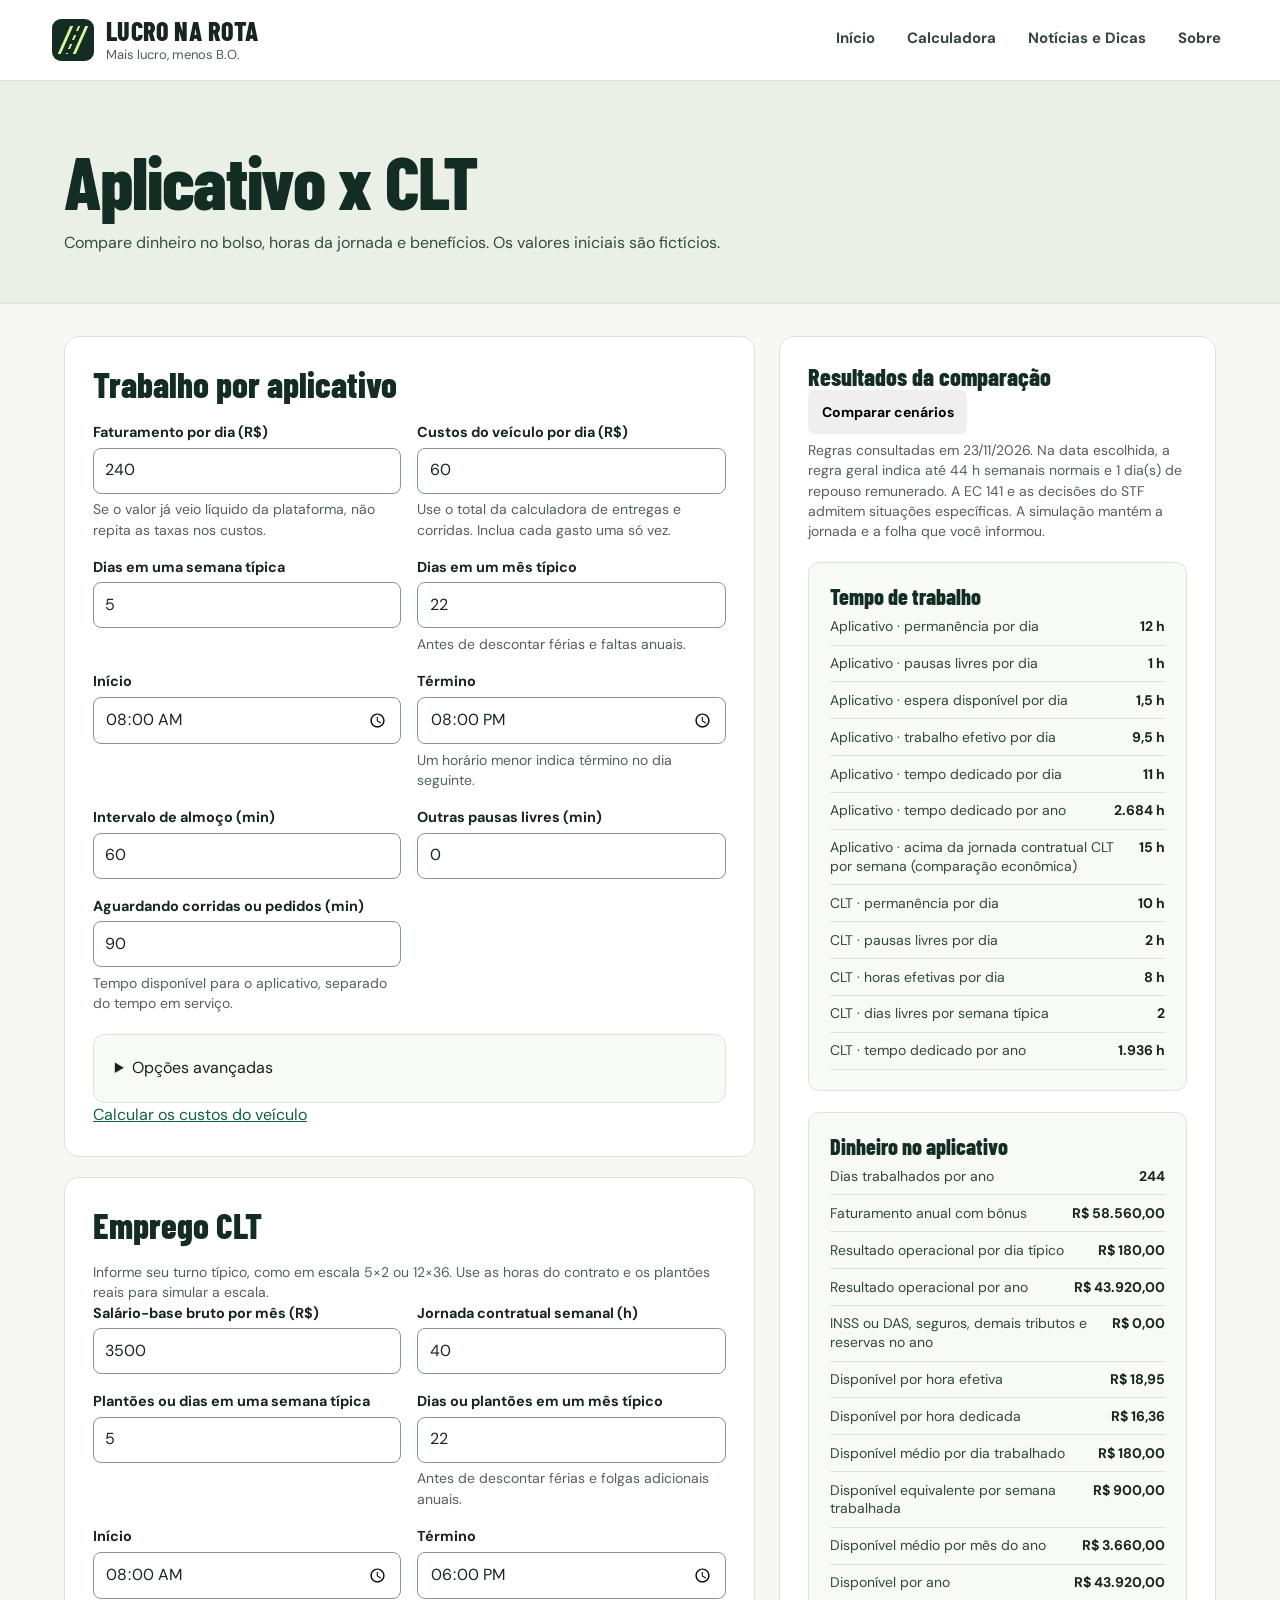
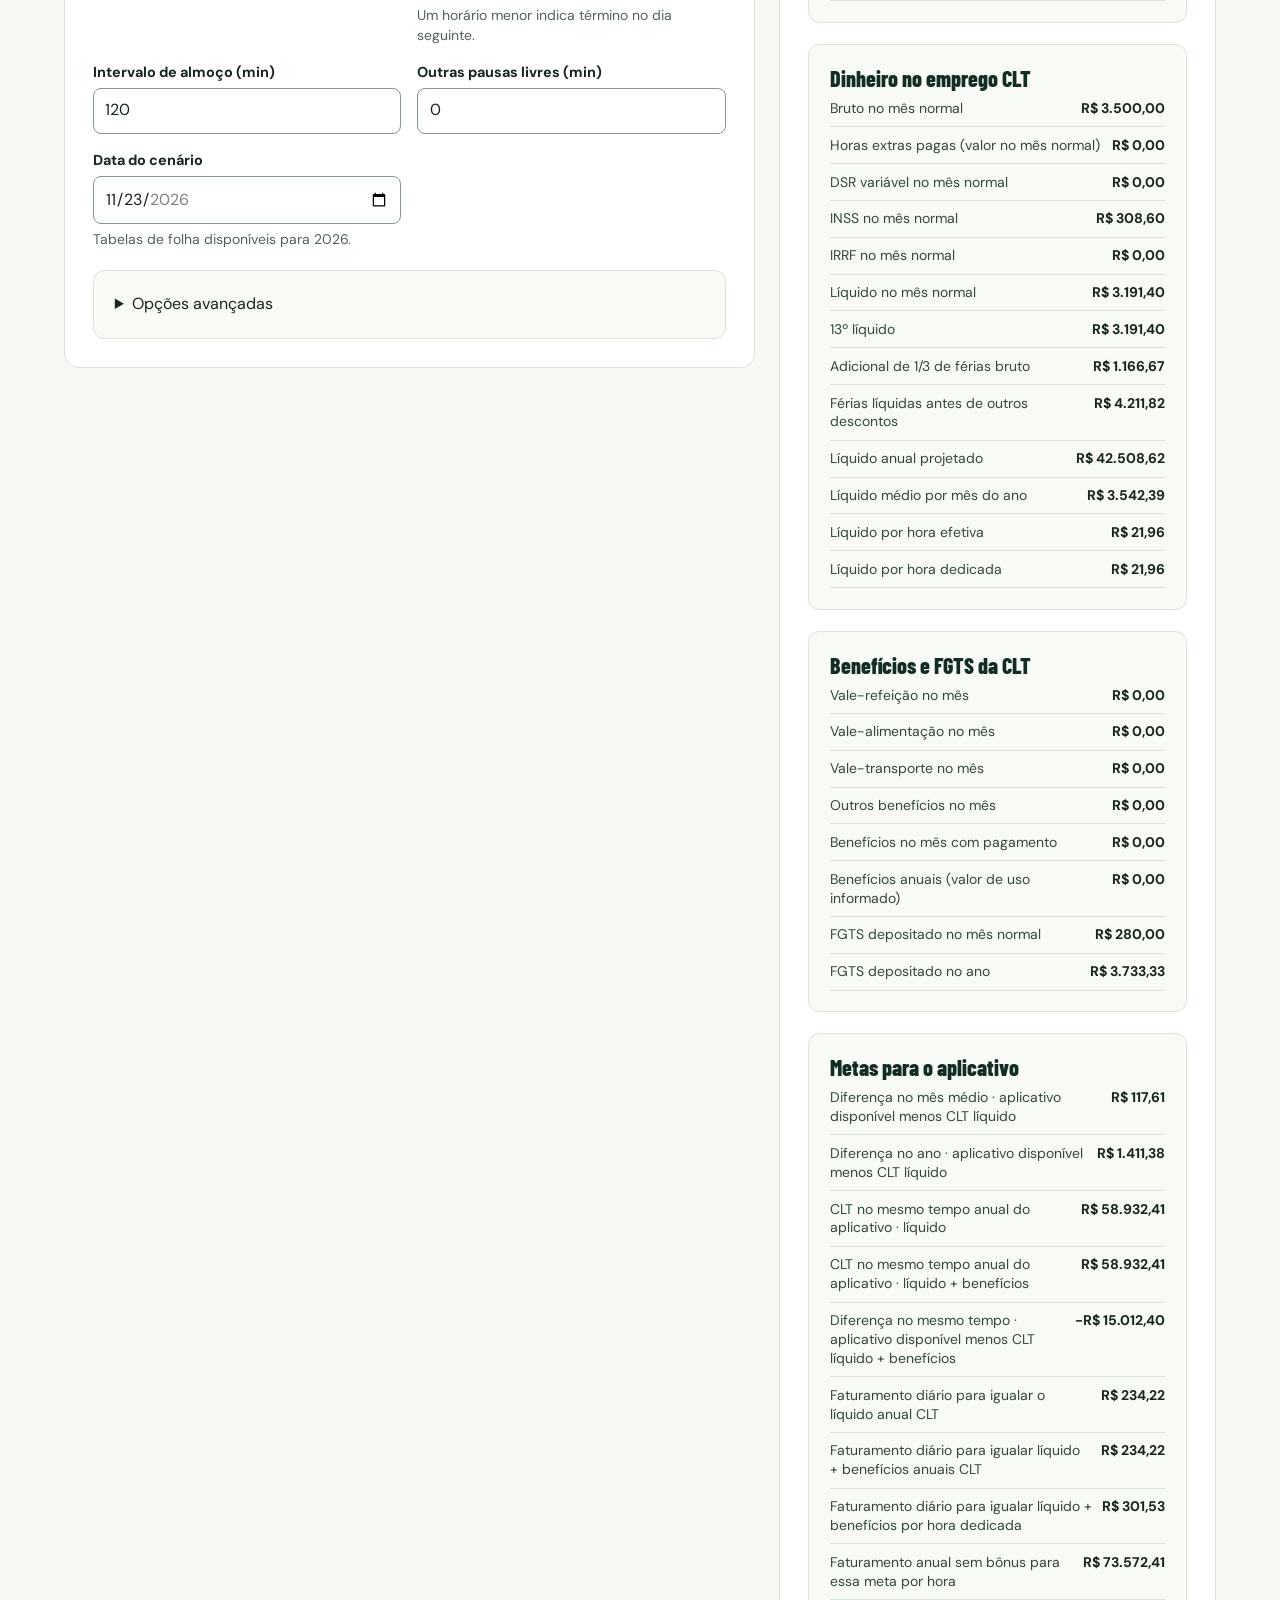
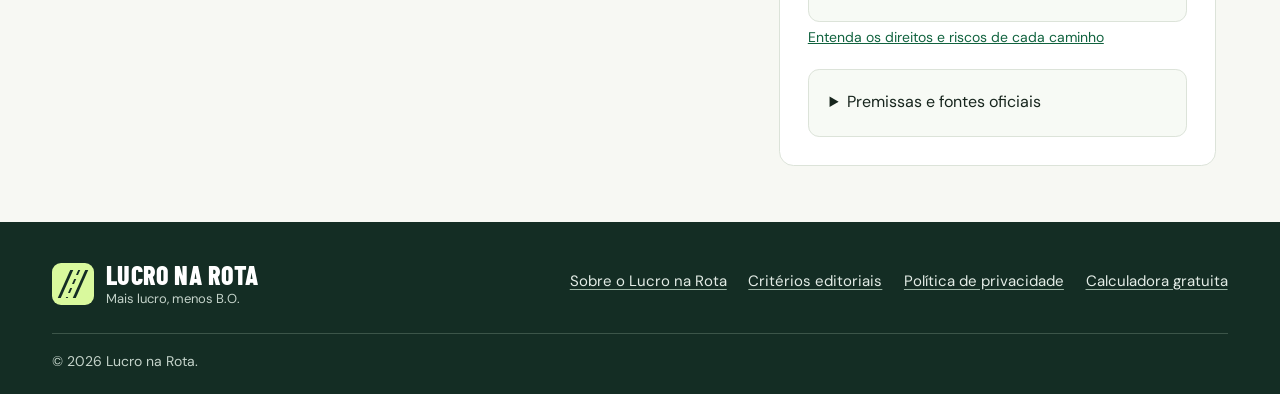
==== aplicativo-x-clt/index.html @ 3a31ca5b "Adiciona comparador Aplicativo x CLT e reportagem ao Lucro na Rota" ====
<!doctype html>
<html lang="pt-BR">
<head>
  <meta charset="utf-8">
  <meta name="viewport" content="width=device-width, initial-scale=1">
  <meta http-equiv="Content-Security-Policy" content="default-src 'self'; connect-src 'none'; object-src 'none'; base-uri 'none'; form-action 'none'">
  <meta name="referrer" content="strict-origin-when-cross-origin">
  <meta name="theme-color" content="#142d24">
  <meta name="description" content="Compare renda líquida, jornada e benefícios no aplicativo e na CLT.">
  <link rel="canonical" href="https://buniorcomj.github.io/calculadora-entregadores/aplicativo-x-clt/">
  <link rel="stylesheet" href="../assets/css/site.css">
  <link rel="stylesheet" href="../assets/css/calculadora.css">
  <script src="../assets/js/site.js" defer></script>
  <script src="../assets/js/comparador-ui.mjs" type="module"></script>
  <title>Aplicativo x CLT | Lucro na Rota</title>
  <link rel="icon" href="../assets/imagens/icone.png" type="image/png">
</head>
<body>
  <a class="skip-link" href="#conteudo">Pular para o conteúdo</a>
  <header class="site-header">
    <div class="header-inner wrap">
      <a class="brand" href="../">
        <span class="brand-mark" aria-hidden="true"></span>
        <span><strong>LUCRO NA ROTA</strong><small>Mais lucro, menos B.O.</small></span>
      </a>
      <button class="menu-toggle" type="button" aria-label="Abrir menu" aria-controls="menu-principal" aria-expanded="false">
        <span class="menu-icon" aria-hidden="true"></span><span class="menu-label">Menu</span>
      </button>
      <nav class="site-nav" id="menu-principal" aria-label="Navegação principal">
        <ul>
          <li><a href="../">Início</a></li>
          <li><a href="../calculadora/">Calculadora</a></li>
          <li><a href="../noticias/">Notícias e Dicas</a></li>
          <li><a href="../sobre/">Sobre</a></li>
        </ul>
      </nav>
    </div>
  </header>
  <main id="conteudo" tabindex="-1" class="calc">
    <header class="calc-intro"><div class="calc-wrap">
      <h1>Aplicativo x CLT</h1>
      <p>Compare dinheiro no bolso, horas da jornada e benefícios. Os valores iniciais são fictícios.</p>
    </div></header>
    <div class="calc-wrap calc-layout">
      <div class="calc-inputs">
        <section class="calc-card" aria-labelledby="titulo-app"><h2 id="titulo-app">Trabalho por aplicativo</h2>
          <div class="calc-grid">
            <div class="calc-field"><label for="receita">Faturamento por dia (R$)</label><input id="receita" type="text" inputmode="decimal" data-min="0" data-max="100000000" aria-describedby="receita-ajuda" value="240" autocomplete="off"><small class="calc-help" id="receita-ajuda">Se o valor já veio líquido da plataforma, não repita as taxas nos custos.</small></div>
            <div class="calc-field"><label for="custo">Custos do veículo por dia (R$)</label><input id="custo" type="text" inputmode="decimal" data-min="0" data-max="100000000" aria-describedby="custo-ajuda" value="60" autocomplete="off"><small class="calc-help" id="custo-ajuda">Use o total da calculadora de entregas e corridas. Inclua cada gasto uma só vez.</small></div>
            <div class="calc-field"><label for="appSemana">Dias em uma semana típica</label><input id="appSemana" type="text" inputmode="numeric" data-min="1" data-max="7" value="5" autocomplete="off"></div>
            <div class="calc-field"><label for="appMes">Dias em um mês típico</label><input id="appMes" type="text" inputmode="numeric" data-min="1" data-max="31" aria-describedby="appMes-ajuda" value="22" autocomplete="off"><small class="calc-help" id="appMes-ajuda">Antes de descontar férias e faltas anuais.</small></div>
            <div class="calc-field"><label for="appInicio">Início</label><input id="appInicio" type="time" value="08:00" autocomplete="off"></div>
            <div class="calc-field"><label for="appFim">Término</label><input id="appFim" type="time" aria-describedby="appFim-ajuda" value="20:00" autocomplete="off"><small class="calc-help" id="appFim-ajuda">Um horário menor indica término no dia seguinte.</small></div>
            <div class="calc-field"><label for="appAlmoco">Intervalo de almoço (min)</label><input id="appAlmoco" type="text" inputmode="numeric" data-min="0" data-max="1439" value="60" autocomplete="off"></div>
            <div class="calc-field"><label for="appPausas">Outras pausas livres (min)</label><input id="appPausas" type="text" inputmode="numeric" data-min="0" data-max="1439" value="0" autocomplete="off"></div>
            <div class="calc-field"><label for="espera">Aguardando corridas ou pedidos (min)</label><input id="espera" type="text" inputmode="numeric" data-min="0" data-max="1439" aria-describedby="espera-ajuda" value="90" autocomplete="off"><small class="calc-help" id="espera-ajuda">Tempo disponível para o aplicativo, separado do tempo em serviço.</small></div>
          </div>
          <details class="calc-costs"><summary>Opções avançadas</summary>          <div class="calc-grid">
            <div class="calc-field"><label for="appFerias">Dias de trabalho perdidos em férias no ano</label><input id="appFerias" type="text" inputmode="numeric" data-min="0" data-max="365" value="20" autocomplete="off"></div>
            <div class="calc-field"><label for="appAusencias">Outros dias de trabalho perdidos no ano</label><input id="appAusencias" type="text" inputmode="numeric" data-min="0" data-max="365" value="0" autocomplete="off"></div>
            <div class="calc-field"><label for="bonus">Bônus no ano (R$)</label><input id="bonus" type="text" inputmode="decimal" data-min="0" data-max="100000000" aria-describedby="bonus-ajuda" value="0" autocomplete="off"><small class="calc-help" id="bonus-ajuda">Só o que ainda não entrou no faturamento.</small></div>
            <div class="calc-field"><label for="previdencia">INSS ou DAS-MEI por mês (R$)</label><input id="previdencia" type="text" inputmode="decimal" data-min="0" data-max="100000000" aria-describedby="previdencia-ajuda" value="0" autocomplete="off"><small class="calc-help" id="previdencia-ajuda">Informe o valor que você paga e evite repetir o DAS em tributos.</small></div>
            <div class="calc-field"><label for="seguro">Seguro por mês (R$)</label><input id="seguro" type="text" inputmode="decimal" data-min="0" data-max="100000000" aria-describedby="seguro-ajuda" value="0" autocomplete="off"><small class="calc-help" id="seguro-ajuda">Informe apenas a parte não incluída nos custos do veículo.</small></div>
            <div class="calc-field"><label for="tributos">Outros tributos por mês (R$)</label><input id="tributos" type="text" inputmode="decimal" data-min="0" data-max="100000000" value="0" autocomplete="off"></div>
            <div class="calc-field"><label for="reserva">Reserva por mês (R$)</label><input id="reserva" type="text" inputmode="decimal" data-min="0" data-max="100000000" aria-describedby="reserva-ajuda" value="0" autocomplete="off"><small class="calc-help" id="reserva-ajuda">Dinheiro separado para imprevistos. Reduz o valor disponível para gastar.</small></div>
          </div>
          </details>
          <p><a href="../calculadora/">Calcular os custos do veículo</a></p>
        </section>
        <section class="calc-card" aria-labelledby="titulo-clt"><h2 id="titulo-clt">Emprego CLT</h2>
          <p class="calc-help">Informe seu turno típico, como em escala 5×2 ou 12×36. Use as horas do contrato e os plantões reais para simular a escala.</p>
          <div class="calc-grid">
            <div class="calc-field"><label for="salario">Salário-base bruto por mês (R$)</label><input id="salario" type="text" inputmode="decimal" data-min="0" data-max="100000000" value="3500" autocomplete="off"></div>
            <div class="calc-field"><label for="contrato">Jornada contratual semanal (h)</label><input id="contrato" type="text" inputmode="decimal" data-min="1" data-max="168" value="40" autocomplete="off"></div>
            <div class="calc-field"><label for="cltSemana">Plantões ou dias em uma semana típica</label><input id="cltSemana" type="text" inputmode="decimal" data-min="0.1" data-max="7" value="5" autocomplete="off"></div>
            <div class="calc-field"><label for="cltMes">Dias ou plantões em um mês típico</label><input id="cltMes" type="text" inputmode="numeric" data-min="1" data-max="31" aria-describedby="cltMes-ajuda" value="22" autocomplete="off"><small class="calc-help" id="cltMes-ajuda">Antes de descontar férias e folgas adicionais anuais.</small></div>
            <div class="calc-field"><label for="cltInicio">Início</label><input id="cltInicio" type="time" value="08:00" autocomplete="off"></div>
            <div class="calc-field"><label for="cltFim">Término</label><input id="cltFim" type="time" aria-describedby="cltFim-ajuda" value="18:00" autocomplete="off"><small class="calc-help" id="cltFim-ajuda">Um horário menor indica término no dia seguinte.</small></div>
            <div class="calc-field"><label for="cltAlmoco">Intervalo de almoço (min)</label><input id="cltAlmoco" type="text" inputmode="numeric" data-min="0" data-max="1439" value="120" autocomplete="off"></div>
            <div class="calc-field"><label for="cltPausas">Outras pausas livres (min)</label><input id="cltPausas" type="text" inputmode="numeric" data-min="0" data-max="1439" value="0" autocomplete="off"></div>
            <div class="calc-field"><label for="data">Data do cenário</label><input id="data" type="date" min="2026-01-01" max="2026-12-31" aria-describedby="data-ajuda" value="2026-11-23" autocomplete="off"><small class="calc-help" id="data-ajuda">Tabelas de folha disponíveis para 2026.</small></div>
          </div>
          <details class="calc-costs"><summary>Opções avançadas</summary><p><label for="calcularDsr"><input type="checkbox" id="calcularDsr" checked> Estimar DSR sobre horas extras pagas</label></p>          <div class="calc-grid">
            <div class="calc-field"><label for="cltFerias">Dias de trabalho substituídos por férias no ano</label><input id="cltFerias" type="text" inputmode="numeric" data-min="0" data-max="365" value="22" autocomplete="off"></div>
            <div class="calc-field"><label for="cltAusencias">Outras folgas e ausências no ano</label><input id="cltAusencias" type="text" inputmode="numeric" data-min="0" data-max="365" aria-describedby="cltAusencias-ajuda" value="0" autocomplete="off"><small class="calc-help" id="cltAusencias-ajuda">Afetam o tempo. Use o cenário de ano completo remunerado.</small></div>
            <div class="calc-field"><label for="extras">Horas extras apuradas no mês</label><input id="extras" type="text" inputmode="decimal" data-min="0" data-max="744" aria-describedby="extras-ajuda" value="0" autocomplete="off"><small class="calc-help" id="extras-ajuda">Use o espelho de ponto ou a folha. A duração do turno, por si só, não determina horas extras.</small></div>
            <div class="calc-field"><label for="compensadas">Horas extras compensadas no mês</label><input id="compensadas" type="text" inputmode="decimal" data-min="0" data-max="744" value="0" autocomplete="off"></div>
            <div class="calc-field"><label for="adicionalExtra">Adicional de hora extra (%)</label><input id="adicionalExtra" type="text" inputmode="decimal" data-min="50" data-max="1000" aria-describedby="adicionalExtra-ajuda" value="50" autocomplete="off"><small class="calc-help" id="adicionalExtra-ajuda">Use o percentual da sua categoria.</small></div>
            <div class="calc-field"><label for="divisor">Divisor da folha (opcional)</label><input id="divisor" type="text" inputmode="decimal" data-min="1" data-max="744" data-opcional aria-describedby="divisor-ajuda" value="" autocomplete="off"><small class="calc-help" id="divisor-ajuda">Vazio usa 5 × jornada semanal como referência. Confira o divisor no contrato ou holerite.</small></div>
            <div class="calc-field"><label for="diasRepouso">Repousos e feriados para DSR no mês</label><input id="diasRepouso" type="text" inputmode="numeric" data-min="0" data-max="31" value="4" autocomplete="off"></div>
            <div class="calc-field"><label for="diasUteis">Dias úteis para DSR no mês</label><input id="diasUteis" type="text" inputmode="numeric" data-min="1" data-max="31" value="26" autocomplete="off"></div>
            <div class="calc-field"><label for="dsr">DSR variável informado no holerite (R$)</label><input id="dsr" type="text" inputmode="decimal" data-min="0" data-max="100000000" aria-describedby="dsr-ajuda" value="0" autocomplete="off"><small class="calc-help" id="dsr-ajuda">Usado quando a estimativa de DSR está desmarcada.</small></div>
            <div class="calc-field"><label for="adicionais">Outros adicionais tributáveis no mês (R$)</label><input id="adicionais" type="text" inputmode="decimal" data-min="0" data-max="100000000" aria-describedby="adicionais-ajuda" value="0" autocomplete="off"><small class="calc-help" id="adicionais-ajuda">Por exemplo, noturno ou periculosidade. Use o valor apurado na folha, sem repetir as horas extras.</small></div>
            <div class="calc-field"><label for="dependentes">Dependentes para IRRF</label><input id="dependentes" type="text" inputmode="numeric" data-min="0" data-max="99" value="0" autocomplete="off"></div>
            <div class="calc-field"><label for="deducoes">Outras deduções legais de IRRF do mês (R$)</label><input id="deducoes" type="text" inputmode="decimal" data-min="0" data-max="100000000" value="0" autocomplete="off"></div>
            <div class="calc-field"><label for="base13">Base bruta do 13º (opcional, R$)</label><input id="base13" type="text" inputmode="decimal" data-min="0" data-max="100000000" data-opcional aria-describedby="base13-ajuda" value="" autocomplete="off"><small class="calc-help" id="base13-ajuda">Vazio usa a remuneração mensal estimada.</small></div>
            <div class="calc-field"><label for="baseFerias">Base bruta de férias antes do terço (opcional, R$)</label><input id="baseFerias" type="text" inputmode="decimal" data-min="0" data-max="100000000" data-opcional aria-describedby="baseFerias-ajuda" value="" autocomplete="off"><small class="calc-help" id="baseFerias-ajuda">Vazio usa a remuneração mensal estimada.</small></div>
            <div class="calc-field"><label for="deducao13">Outras deduções de IRRF do 13º (R$)</label><input id="deducao13" type="text" inputmode="decimal" data-min="0" data-max="100000000" value="0" autocomplete="off"></div>
            <div class="calc-field"><label for="deducaoFerias">Outras deduções de IRRF das férias (R$)</label><input id="deducaoFerias" type="text" inputmode="decimal" data-min="0" data-max="100000000" value="0" autocomplete="off"></div>
            <div class="calc-field"><label for="descontos">Outros descontos no mês normal (R$)</label><input id="descontos" type="text" inputmode="decimal" data-min="0" data-max="100000000" aria-describedby="descontos-ajuda" value="0" autocomplete="off"><small class="calc-help" id="descontos-ajuda">Inclua coparticipações dos benefícios quando houver.</small></div>
            <div class="calc-field"><label for="descontosFerias">Outros descontos no mês de férias (R$)</label><input id="descontosFerias" type="text" inputmode="decimal" data-min="0" data-max="100000000" value="0" autocomplete="off"></div>
            <div class="calc-field"><label for="vr">Vale-refeição mensal (R$)</label><input id="vr" type="text" inputmode="decimal" data-min="0" data-max="100000000" value="0" autocomplete="off"></div>
            <div class="calc-field"><label for="va">Vale-alimentação mensal (R$)</label><input id="va" type="text" inputmode="decimal" data-min="0" data-max="100000000" value="0" autocomplete="off"></div>
            <div class="calc-field"><label for="vt">Vale-transporte mensal (R$)</label><input id="vt" type="text" inputmode="decimal" data-min="0" data-max="100000000" value="0" autocomplete="off"></div>
            <div class="calc-field"><label for="outros">Outros benefícios mensais (R$)</label><input id="outros" type="text" inputmode="decimal" data-min="0" data-max="100000000" value="0" autocomplete="off"></div>
            <div class="calc-field"><label for="mesesBeneficios">Meses com benefícios no ano</label><input id="mesesBeneficios" type="text" inputmode="decimal" data-min="0" data-max="12" aria-describedby="mesesBeneficios-ajuda" value="11" autocomplete="off"><small class="calc-help" id="mesesBeneficios-ajuda">Informe o equivalente anual quando os valores variam.</small></div>
          </div>
          </details>
        </section>
      </div>
      <section class="calc-card" id="simulacao" aria-labelledby="titulo-resultado">
        <h2 id="titulo-resultado">Resultados da comparação</h2>
        <button id="comparar" class="calc-button" type="button">Comparar cenários</button>
        <p id="erro-comparador" class="calc-error" role="alert" hidden></p>
        <div id="resultados" tabindex="-1"></div>
        <p class="calc-help"><a href="../noticias/clt-ou-aplicativo.html">Entenda os direitos e riscos de cada caminho</a></p>
        <details class="calc-costs"><summary>Premissas e fontes oficiais</summary>
          <p>A estimativa de folha é para um empregado mensalista, com um vínculo, 30 dias de férias gozadas e ano completo. Os descontos simulam retenção na fonte. A declaração anual do IR pode gerar restituição ou imposto a pagar.</p>
          <p>Para comparar tempo, usamos as horas dedicadas de cada cenário no ano, com pausas livres descontadas. A projeção supõe ganhos por hora constantes. FGTS fica em conta vinculada, fora das metas de dinheiro disponível.</p>
          <p>Os resultados são calculados no navegador e os dados digitados não são salvos.</p>
          <ul>
            <li><a href="https://www.gov.br/inss/pt-br/direitos-e-deveres/inscricao-e-contribuicao/tabela-de-contribuicao-mensal">INSS — tabela de 2026</a></li>
            <li><a href="https://www.gov.br/receitafederal/pt-br/assuntos/meu-imposto-de-renda/tabelas/2026">Receita Federal — IRRF 2026</a></li>
            <li><a href="https://legis.senado.leg.br/norma/44184944">EC 141/2026</a> e <a href="https://noticias.stf.jus.br/postsnoticias/stf-mantem-regra-de-transicao-para-implementacao-da-jornada-5x2/">cautelares nas ADIs 8.041 e 8.042</a></li>
            <li><a href="https://www.planalto.gov.br/ccivil_03/decreto-lei/del5452.htm">CLT</a> e <a href="https://www.planalto.gov.br/ccivil_03/leis/l8036consol.htm">Lei do FGTS</a></li>
          </ul>
        </details>
      </section>
    </div>
  </main>
  <footer class="site-footer">
    <div class="wrap">
      <div class="footer-inner">
        <a class="brand" href="../">
          <span class="brand-mark" aria-hidden="true"></span>
          <span><strong>LUCRO NA ROTA</strong><small>Mais lucro, menos B.O.</small></span>
        </a>
        <nav class="footer-nav" aria-label="Links do rodapé">
          <ul>
            <li><a href="../sobre/">Sobre o Lucro na Rota</a></li>
            <li><a href="../criterios-editoriais/">Critérios editoriais</a></li>
            <li><a href="../privacidade/">Política de privacidade</a></li>
            <li><a href="../calculadora/">Calculadora gratuita</a></li>
          </ul>
        </nav>
      </div>
      <p class="footer-legal">© 2026 Lucro na Rota.</p>
    </div>
  </footer>
</body>
</html>
---- assets/css/site.css ----
@font-face {
  font-family: 'DM Sans';
  src: url('../fontes/dm-sans-latin.woff2') format('woff2');
  font-style: normal;
  font-weight: 400 700;
  font-display: swap;
}

@font-face {
  font-family: 'Barlow Condensed';
  src: url('../fontes/barlow-condensed-800-latin.woff2') format('woff2');
  font-style: normal;
  font-weight: 800;
  font-display: swap;
}

:root {
  --forest: #142d24;
  --green: #11633f;
  --ink: #17251d;
  --muted: #4d5d53;
  --paper: #f7f8f3;
  --white: #fff;
  --lime: #d9f99d;
  --line: #dbe2d8;
  --font-body: 'DM Sans', system-ui, sans-serif;
  --font-heading: 'Barlow Condensed', 'Arial Narrow', system-ui, sans-serif;
  --wrap: 1180px;
  color-scheme: light;
}

*, *::before, *::after { box-sizing: border-box; }

html { font-size: 100%; }

body {
  min-width: 0;
  margin: 0;
  background: var(--paper);
  color: var(--ink);
  font: 1rem/1.55 var(--font-body);
  overflow-wrap: anywhere;
}

h1, h2, h3 {
  margin: 0;
  font-family: var(--font-heading);
  font-weight: 800;
  line-height: 1.04;
}

p { margin: 0; }

a { color: var(--green); }

img {
  display: block;
  max-width: 100%;
  height: auto;
}

button, input, select, textarea { font: inherit; }

:focus-visible {
  outline: 3px solid #0c7350;
  outline-offset: 4px;
}

.wrap {
  width: min(var(--wrap), calc(100% - 2 * clamp(16px, 4.1vw, 56px)));
  margin-inline: auto;
}

.skip-link {
  position: absolute;
  z-index: 5;
  top: .5rem;
  left: .5rem;
  padding: .625rem 1rem;
  transform: translateY(-150%);
  border-radius: 5px;
  background: var(--lime);
  color: var(--forest);
  font-weight: 700;
}

.skip-link:focus { transform: translateY(0); }

.site-header {
  position: relative;
  z-index: 2;
  border-bottom: 1px solid var(--line);
  background: var(--white);
}

.header-inner {
  display: flex;
  min-height: 80px;
  align-items: center;
  justify-content: space-between;
  gap: 1.25rem;
}

.brand {
  display: inline-flex;
  width: fit-content;
  align-items: center;
  gap: .7rem;
  color: inherit;
  text-decoration: none;
}

.brand-mark {
  position: relative;
  display: inline-block;
  flex: 0 0 42px;
  width: 42px;
  height: 42px;
  overflow: hidden;
  border-radius: 9px;
  background: var(--forest);
}

.brand-mark::before {
  position: absolute;
  inset: 7px 12px;
  border-inline: 3px solid var(--lime);
  content: '';
  transform: skew(-24deg);
}

.brand-mark::after {
  position: absolute;
  inset: 7px 20px;
  background: repeating-linear-gradient(to bottom, var(--lime) 0 5px, transparent 5px 9px);
  content: '';
  transform: skew(-24deg);
}

.brand strong {
  display: block;
  font: 800 1.63rem/.96 var(--font-heading);
  letter-spacing: .017em;
  white-space: nowrap;
}

.brand small {
  display: block;
  margin-top: .3rem;
  color: var(--muted);
  font-size: .8125rem;
  line-height: 1.08;
}

.site-nav ul {
  display: flex;
  flex-wrap: wrap;
  align-items: center;
  gap: .35rem 1.2rem;
  padding: 0;
  margin: 0;
  list-style: none;
}

.site-nav a {
  display: block;
  padding: .67rem .4rem;
  border-bottom: 2px solid transparent;
  color: #35463b;
  font-size: .935rem;
  font-weight: 700;
  text-decoration: none;
}

.site-nav a:hover, .site-nav a[aria-current="page"], .site-nav .nav-section {
  border-color: var(--green);
  color: var(--green);
}

.menu-toggle {
  display: none;
  align-items: center;
  gap: .5rem;
  min-height: 44px;
  padding: .48rem .72rem;
  border: 1px solid var(--line);
  border-radius: 8px;
  background: var(--white);
  color: var(--forest);
  font-weight: 700;
  cursor: pointer;
}

.menu-icon {
  width: .93rem;
  height: .69rem;
  border-block: 2px solid currentColor;
  background: linear-gradient(currentColor, currentColor) center / 100% 2px no-repeat;
}

.button {
  display: inline-flex;
  width: fit-content;
  min-height: 48px;
  align-items: center;
  justify-content: center;
  gap: .65rem;
  padding: .72rem 1.15rem;
  border: 1px solid transparent;
  border-radius: 8px;
  font-size: .9375rem;
  font-weight: 700;
  line-height: 1.2;
  text-align: center;
  text-decoration: none;
}

.button-lime { background: var(--lime); color: var(--forest); }
.button-lime:hover { background: #c8f27f; }
.button-green { background: var(--green); color: var(--white); }
.button-green:hover { background: var(--forest); }

.text-link {
  display: inline-block;
  padding-block: .39rem;
  color: var(--green);
  font-size: .9375rem;
  font-weight: 700;
  text-decoration: underline;
  text-decoration-color: #70a68b;
  text-underline-offset: .3em;
}

.text-link:hover { text-decoration-thickness: 2px; }

.site-footer {
  padding-block: 2.5rem 1.35rem;
  background: var(--forest);
  color: var(--white);
}

.site-footer :focus-visible, .hero :focus-visible { outline-color: var(--lime); }

.site-footer .brand-mark { background: var(--lime); }
.site-footer .brand-mark::before { border-color: var(--forest); }
.site-footer .brand-mark::after {
  background: repeating-linear-gradient(to bottom, var(--forest) 0 5px, transparent 5px 9px);
}

.site-footer .brand small { color: #c4d3ca; }

.footer-inner {
  display: flex;
  align-items: flex-start;
  justify-content: space-between;
  gap: 1.5rem;
}

.footer-nav ul {
  display: flex;
  flex-wrap: wrap;
  gap: .45rem 1.35rem;
  padding: 0;
  margin: 0;
  list-style: none;
}

.footer-nav a {
  display: inline-block;
  padding-block: .48rem;
  color: #e3ece6;
  font-size: .9375rem;
  text-decoration-color: #9bb5a5;
  text-underline-offset: .22em;
}

.footer-nav a:hover { color: var(--lime); }

.footer-legal {
  padding-top: 1.05rem;
  margin-top: 1.7rem;
  border-top: 1px solid #3c5549;
  color: #c4d3ca;
  font-size: .875rem;
}

.home { padding-block: 1.75rem 4rem; }

.hero {
  display: grid;
  grid-template-columns: 1fr 1fr;
  overflow: hidden;
  border-radius: 18px;
  background: var(--forest);
  color: var(--white);
}

.hero-copy {
  position: relative;
  align-self: center;
  padding: clamp(32px, 4.2vw, 64px);
}

.hero-copy h1 {
  max-width: 12ch;
  font-size: clamp(3.05rem, 5.4vw, 5.1rem);
  letter-spacing: -.021em;
  line-height: .94;
}

.hero-copy h1 em {
  color: var(--lime);
  font-style: normal;
}

.hero-copy p {
  max-width: 36ch;
  margin-block: 1.35rem 1.55rem;
  color: #e2ede6;
  font-size: 1.0625rem;
  line-height: 1.55;
}

.hero-image { position: relative; min-height: 100%; }

.hero-image img {
  position: absolute;
  width: 100%;
  height: 100%;
  object-fit: cover;
  object-position: 56% 50%;
}

.calculator-icon {
  display: inline-block;
  flex: 0 0 auto;
  width: 1em;
  height: 1.22em;
  border: max(1.5px, .085em) solid currentColor;
  border-radius: .16em;
  background:
    linear-gradient(currentColor, currentColor) center .19em / .56em .11em no-repeat,
    radial-gradient(circle, currentColor 55%, transparent 58%) .2em .52em / .17em .17em no-repeat,
    radial-gradient(circle, currentColor 55%, transparent 58%) .53em .52em / .17em .17em no-repeat,
    radial-gradient(circle, currentColor 55%, transparent 58%) .2em .79em / .17em .17em no-repeat,
    radial-gradient(circle, currentColor 55%, transparent 58%) .53em .79em / .17em .17em no-repeat;
}

.home-news, .home-tools { margin-top: clamp(2.7rem, 5vw, 4.4rem); }

.section-title {
  display: flex;
  flex-wrap: wrap;
  align-items: end;
  justify-content: space-between;
  gap: .2rem 1rem;
  padding-bottom: .65rem;
  border-bottom: 2px solid var(--line);
  margin-bottom: 1.15rem;
}

.section-title h2, .home-tools > h2 { font-size: clamp(2.15rem, 4.25vw, 3.05rem); }

.section-title h2::before, .home-tools > h2::before {
  display: inline-block;
  width: .27em;
  height: .57em;
  margin-right: .22em;
  border-radius: .05em;
  background: #22935f;
  content: '';
}

.lead-story {
  display: grid;
  grid-template-columns: 44% 1fr;
  overflow: hidden;
  border: 1px solid var(--line);
  border-radius: 14px;
  background: var(--white);
}

.lead-media { position: relative; min-height: 100%; }

.lead-media img {
  position: absolute;
  width: 100%;
  height: 100%;
  object-fit: cover;
  object-position: 50% 56%;
}

.lead-copy {
  align-self: center;
  padding: clamp(24px, 3.2vw, 48px);
}

.category {
  color: var(--green);
  font-size: .8125rem;
  font-weight: 700;
  letter-spacing: .07em;
  text-transform: uppercase;
}

.lead-copy h3 {
  max-width: 25ch;
  margin-block: .5rem .75rem;
  font-size: clamp(1.95rem, 3.45vw, 3.1rem);
}

.lead-copy p:not(.category) {
  max-width: 45ch;
  margin-bottom: .75rem;
  color: var(--muted);
}

.home-tools > h2 { margin-bottom: 1rem; }

.tool-card {
  display: grid;
  grid-template-columns: 1.15fr 1fr;
  align-items: center;
  gap: 1.8rem 2rem;
  padding: clamp(22px, 4vw, 44px);
  border: 1px solid #ccdcbf;
  border-radius: 14px;
  background: #e9f4dd;
}

.tool-intro {
  display: flex;
  align-items: flex-start;
  gap: 1rem;
}

.tool-symbol {
  display: grid;
  flex: 0 0 58px;
  width: 58px;
  aspect-ratio: 1;
  place-items: center;
  border-radius: 12px;
  background: var(--forest);
  color: var(--lime);
  font-size: 1.65rem;
}

.tool-intro h3 { font-size: clamp(1.9rem, 3vw, 2.62rem); }
.tool-intro p { margin-block: .52rem .85rem; color: #3e5346; }

.tool-features {
  display: grid;
  gap: .65rem;
  padding: .12rem 0 .12rem clamp(1.3rem, 3vw, 3rem);
  margin: 0;
  border-left: 1px solid #becfb6;
  list-style: none;
}

.tool-features li {
  display: grid;
  grid-template-columns: 1rem 1fr;
  align-items: baseline;
  gap: .55rem;
}

.tool-features li::before {
  color: var(--green);
  content: '✓';
  font-weight: 700;
}

@media (max-width: 740px) {
  .header-inner { min-height: 69px; flex-wrap: wrap; gap: 0 .75rem; }
  .header-inner > .brand { margin-block: .7rem; }
  .brand-mark { flex-basis: 38px; width: 38px; height: 38px; }
  .brand-mark::before { inset-inline: 10px; }
  .brand-mark::after { inset-inline: 18px; }
  .brand strong { font-size: 1.43rem; }
  .site-nav { flex: 1 0 100%; padding-bottom: .6rem; }
  .site-nav ul { gap: .15rem .7rem; }
  .header-inner.menu-ready .menu-toggle { display: inline-flex; }
  .header-inner.menu-ready .site-nav:not(.is-open) { display: none; }
  .header-inner.menu-ready .site-nav ul { display: grid; grid-template-columns: 1fr 1fr; }

  .home { padding-top: 1rem; padding-bottom: 2.65rem; }
  .hero { grid-template-columns: 1fr; border-radius: 13px; }
  .hero-copy { padding: clamp(22px, 6vw, 42px); }
  .hero-copy h1 { font-size: clamp(2.85rem, 10vw, 4.55rem); }
  .hero-copy p { margin-block: 1rem 1.25rem; font-size: 1rem; }
  .hero-image { aspect-ratio: 1.64; }
  .hero-image img { object-position: 50% 47%; }

  .lead-story, .tool-card { grid-template-columns: 1fr; }
  .lead-media { aspect-ratio: 1.85; }
  .lead-copy { padding: 1.25rem; }
  .tool-card { gap: 1.1rem; }
  .tool-symbol { flex-basis: 42px; width: 42px; border-radius: 8px; font-size: 1.15rem; }
  .tool-features { padding: 1rem 0 0; border-top: 1px solid #becfb6; border-left: 0; }
  .footer-inner { flex-direction: column; gap: .85rem; }
  .footer-nav ul { gap: .1rem 1rem; }
}

@media (max-width: 350px) {
  .hero-copy h1 { font-size: 2.65rem; }
  .section-title h2 { font-size: 2rem; }
  .tool-intro { gap: .7rem; }
}
---- assets/css/calculadora.css ----
.calc {
  --calc-ink: #17251d;
  --calc-muted: #536258;
  --calc-forest: #142d24;
  --calc-green: #115437;
  --calc-line: #dce3d9;
  --calc-surface: #fff;
  --calc-paper: #f7f8f3;
  --calc-lime: #d9f99d;
  background: var(--calc-paper);
  color: var(--calc-ink);
}

.calc [hidden] {
  display: none !important;
}

.calc-wrap {
  width: min(100% - 3rem, 72rem);
  margin-inline: auto;
}

.calc-intro {
  padding: clamp(2rem, 6vw, 3.6rem) 0 clamp(2rem, 5vw, 3rem);
  background: #eaf0e6;
  border-bottom: 1px solid var(--calc-line);
}

.calc-intro h1 {
  color: var(--calc-forest);
  font: 800 clamp(2.5rem, 7vw, 4.6rem)/0.98 var(--font-heading, "Barlow Condensed", system-ui, sans-serif);
  letter-spacing: -.018em;
  margin: .4rem 0 .8rem;
}

.calc-intro p {
  max-width: 43rem;
  color: #364b3e;
  margin: 0;
  line-height: 1.6;
}

.calc-intro .calc-kicker {
  color: var(--calc-green);
  font-size: .875rem;
  font-weight: 800;
  letter-spacing: .075em;
  text-transform: uppercase;
}

.calc-layout {
  display: grid;
  grid-template-columns: minmax(0, 1.58fr) minmax(0, 1fr);
  align-items: start;
  gap: 1.5rem;
  padding-block: 2rem 3.5rem;
}

.calc-inputs {
  display: grid;
  gap: 1.25rem;
}

.calc-card {
  min-width: 0;
  padding: clamp(1.15rem, 3vw, 1.75rem);
  border: 1px solid var(--calc-line);
  border-radius: .9rem;
  background: var(--calc-surface);
}

.calc-card h2,
.calc-card h3 {
  margin: 0;
  color: var(--calc-forest);
}

.calc-inputs h2 {
  font: 750 clamp(1.75rem, 4.4vw, 2.2rem)/1.08 var(--font-heading, "Barlow Condensed", system-ui, sans-serif);
  margin-block-end: 1.15rem;
}

.calc-card h3 {
  font: 750 1.375rem/1.12 var(--font-heading, "Barlow Condensed", system-ui, sans-serif);
}

.calc-grid {
  display: grid;
  grid-template-columns: repeat(2, minmax(0, 1fr));
  align-items: start;
  gap: 1.05rem 1rem;
}

.calc-field,
.calc-storage > div {
  min-width: 0;
}

.calc-grid-day {
  grid-template-columns: repeat(3, minmax(0, 1fr));
}

.calc-field label,
.calc-field-label {
  display: block;
  margin-block-end: .35rem;
  font-size: .9rem;
  font-weight: 750;
  line-height: 1.4;
}

.calc-field .calc-period {
  margin-block-start: .65rem;
}

.calc-help {
  display: block;
  margin: .35rem 0 0;
  font-size: .875rem;
  color: var(--calc-muted);
  line-height: 1.45;
}

.calc-field input,
.calc-field select,
.calc-result-details textarea {
  display: block;
  min-height: 2.875rem;
  width: 100%;
  max-width: 100%;
  padding: .58rem .7rem;
  border: 1px solid #859889;
  border-radius: .5rem;
  color: var(--calc-ink);
  background: var(--calc-surface);
  font: inherit;
}

.calc-field input::placeholder {
  color: #5f7064;
  opacity: 1;
}

.calc-field select {
  appearance: none;
  padding-inline-end: 2.2rem;
  background-image: linear-gradient(45deg, transparent 48%, var(--calc-forest) 48%, var(--calc-forest) 67%, transparent 67%), linear-gradient(-45deg, transparent 48%, var(--calc-forest) 48%, var(--calc-forest) 67%, transparent 67%);
  background-position: right 1rem center, right .7rem center;
  background-size: .42rem .42rem;
  background-repeat: no-repeat;
}

.calc :is(button, a, input, select, textarea, summary):focus-visible {
  outline: 2px solid #0d6541;
  outline-offset: 3px;
}

.calc-ownership {
  padding-block-end: 1.15rem;
  margin-block-end: 1.15rem;
  border-bottom: 1px solid var(--calc-line);
}

.calc-tabs {
  display: grid;
  grid-template-columns: repeat(2, minmax(0, 1fr));
  gap: .25rem;
  max-width: 28rem;
  padding: .25rem;
  border: 1px solid var(--calc-line);
  border-radius: .6rem;
  background: #edf2ea;
}

.calc-tab,
.calc-button {
  display: inline-flex;
  align-items: center;
  justify-content: center;
  min-height: 2.75rem;
  padding: .6rem .8rem;
  border: 1px solid transparent;
  border-radius: .45rem;
  font: inherit;
  font-size: .875rem;
  font-weight: 750;
  line-height: 1.3;
  text-align: center;
  cursor: pointer;
}

.calc-tab {
  background: transparent;
  color: var(--calc-forest);
}

.calc-tab:hover {
  background: #dce9da;
}

.calc-tab[aria-pressed="true"] {
  background: var(--calc-forest);
  color: #fff;
}

.calc-costs {
  margin-block-start: 1.3rem;
  padding: clamp(1rem, 2.4vw, 1.3rem);
  border: 1px solid var(--calc-line);
  border-radius: .7rem;
  background: #f7faf5;
}

.calc-costs > .calc-help {
  margin-block-end: 1rem;
}

.calc-example {
  margin-block-start: 1.2rem;
  padding-block-start: 1rem;
  border-top: 1px solid var(--calc-line);
}

.calc-storage {
  display: flex;
  align-items: flex-start;
  justify-content: space-between;
  flex-wrap: wrap;
  gap: .8rem 1rem;
  margin-block-start: 1.25rem;
  padding-block-start: 1.25rem;
  border-top: 1px solid var(--calc-line);
}

.calc-storage > div {
  flex: 1 1 15rem;
}

.calc-privacy-link,
.calc-jump {
  display: inline-block;
  color: var(--calc-green);
  font-size: .875rem;
  font-weight: 750;
  margin-block-start: .55rem;
  text-decoration: underline;
  text-underline-offset: .18em;
}

.calc-jump {
  display: none;
}

.calc-button-outline {
  background: transparent;
  border-color: #869c89;
  color: var(--calc-green);
}

.calc-button-outline:hover,
.calc-button-outline:active {
  background: #e9f1e5;
  border-color: var(--calc-green);
}

.calc-button-primary {
  width: 100%;
  background: var(--calc-green);
  color: #fff;
}

.calc-button-primary:hover,
.calc-button-primary:active {
  background: var(--calc-forest);
}

.calc-button-primary:disabled {
  background: #e7ede4;
  color: #536258;
  cursor: default;
}

.calc-results {
  padding: 0;
  scroll-margin-top: 6rem;
}

.calc-score {
  padding: 1.35rem clamp(1.15rem, 3vw, 1.65rem);
  border-radius: calc(.9rem - 1px) calc(.9rem - 1px) 0 0;
  background: var(--calc-forest);
  color: #fff;
}

.calc-score h2 {
  display: inline;
  color: #f1f7ef;
  font-size: .9rem;
  line-height: 1.4;
  font-weight: 750;
}

.calc-score .calc-info summary {
  color: #edf7e6;
  border-color: #adc5b2;
}

.calc-score .calc-info summary:hover {
  background: #365241;
}

.calc-score .calc-info summary:focus-visible {
  outline-color: var(--calc-lime);
}

.calc-result {
  display: block;
  margin-block-start: .4rem;
  color: var(--calc-lime);
  font: 800 clamp(2.4rem, 6vw, 3.3rem)/1 var(--font-heading, "Barlow Condensed", system-ui, sans-serif);
  overflow-wrap: anywhere;
}

.calc-result.is-negative {
  color: #ffb7a8;
}

.calc-result-details {
  padding: 1rem clamp(1.15rem, 3vw, 1.65rem) 1.25rem;
}

.calc-error {
  margin: 0 0 .85rem;
  padding: .65rem .75rem;
  border: 1px solid #e1d9bd;
  border-radius: .45rem;
  background: #fffae9;
  color: #654e1a;
  font-size: .875rem;
  line-height: 1.4;
}

.calc-breakdown {
  margin: 0;
}

.calc-row {
  display: grid;
  grid-template-columns: minmax(0, 1fr) minmax(2rem, auto);
  gap: .65rem;
  padding-block: .53rem;
  align-items: baseline;
  border-bottom: 1px solid var(--calc-line);
  font-size: .875rem;
  line-height: 1.35;
}

.calc-row dt {
  color: #33483a;
}

.calc-row dd {
  margin: 0;
  max-width: 13ch;
  color: var(--calc-ink);
  font-weight: 750;
  font-variant-numeric: tabular-nums;
  text-align: right;
  overflow-wrap: anywhere;
}

.calc-row-total dt,
.calc-row-total dd {
  color: var(--calc-green);
  font-weight: 800;
}

.calc-info {
  display: inline;
  vertical-align: middle;
}

.calc-info summary {
  display: inline-grid;
  place-items: center;
  width: 1.5rem;
  height: 1.5rem;
  margin-left: .15rem;
  border: 1px solid #91a497;
  border-radius: 50%;
  color: var(--calc-green);
  font: 750 .83rem/1 var(--font-body, "DM Sans", system-ui, sans-serif);
  cursor: pointer;
  list-style: none;
}

.calc-info summary:hover {
  background: #eaf0e6;
}

.calc-info summary::-webkit-details-marker {
  display: none;
}

.calc-info[open] span {
  display: block;
  margin-top: .3rem;
  padding: .55rem;
  border-left: 2px solid #78a486;
  background: #f1f6ee;
  color: var(--calc-muted);
  font-size: .875rem;
}

.calc-notes {
  margin-block: .85rem 1rem;
  font-size: .875rem;
  line-height: 1.45;
  color: var(--calc-muted);
}

.calc-notes p {
  margin: .45rem 0 0;
}

#statusCopia:empty {
  display: none;
}

.calc-result-details textarea {
  margin-top: .75rem;
  min-height: 9rem;
  resize: vertical;
}

@media (min-width: 60rem) and (min-height: 58rem) {
  .calc-results {
    position: sticky;
    top: 1.25rem;
  }
}

@media (max-width: 55rem) {
  .calc-layout {
    grid-template-columns: minmax(0, 1fr);
  }

  .calc-jump {
    display: inline-block;
    min-height: 2.75rem;
    padding-block: .6rem;
  }
}

@media (max-width: 31rem) {
  .calc-wrap {
    width: min(100% - 2rem, 72rem);
  }

  .calc-layout {
    padding-block-start: 1rem;
  }

  .calc-grid {
    grid-template-columns: minmax(0, 1fr);
  }

  .calc-storage button {
    width: 100%;
  }
}
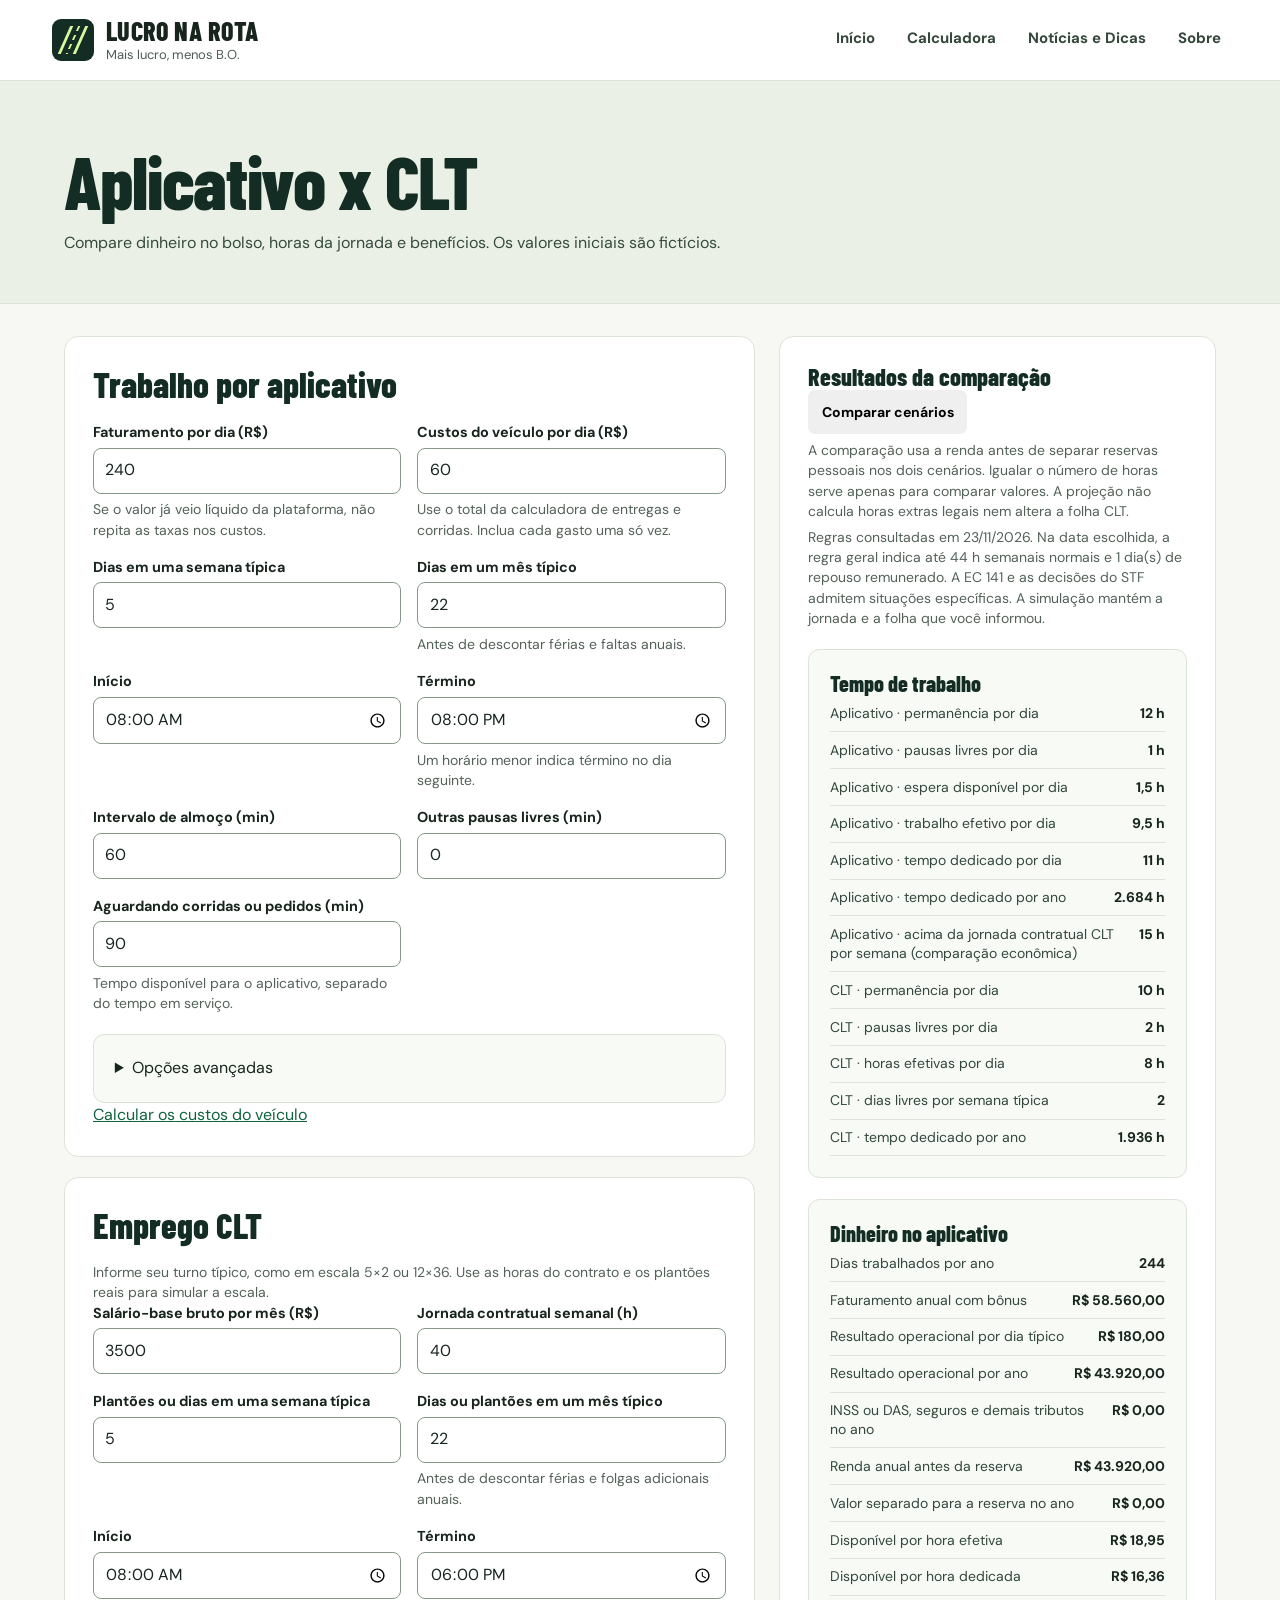
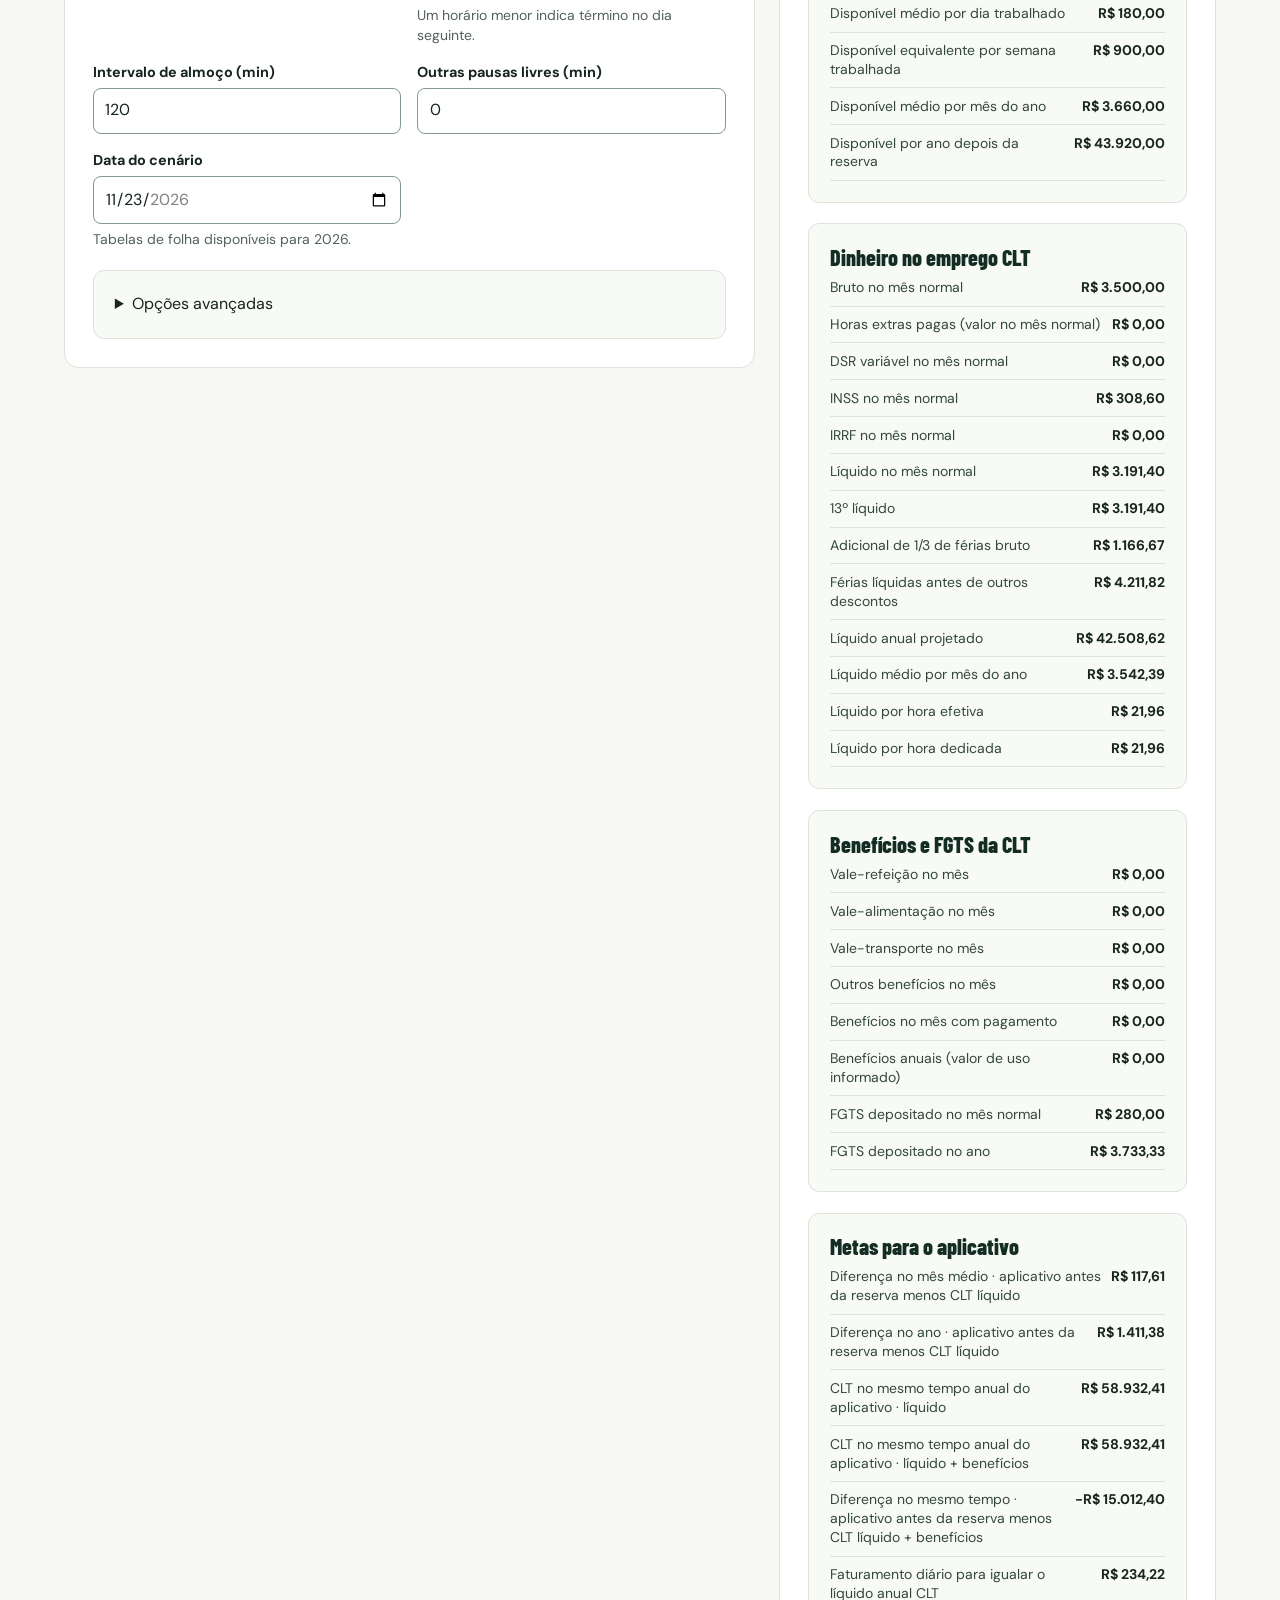
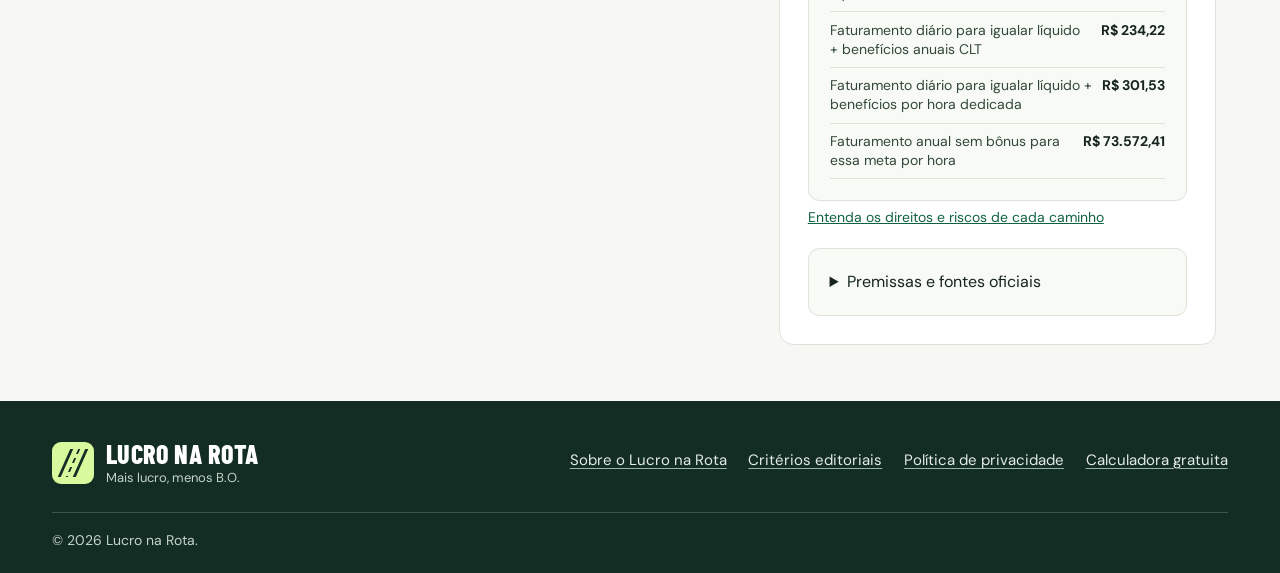
==== commit a308ffd4: "Revisa comparação, matérias e estrutura do Lucro na Rota" ====
--- a/aplicativo-x-clt/index.html
+++ b/aplicativo-x-clt/index.html
@@ -112,6 +112,7 @@
         <h2 id="titulo-resultado">Resultados da comparação</h2>
         <button id="comparar" class="calc-button" type="button">Comparar cenários</button>
         <p id="erro-comparador" class="calc-error" role="alert" hidden></p>
+        <p class="calc-help">A comparação usa a renda antes de separar reservas pessoais nos dois cenários. Igualar o número de horas serve apenas para comparar valores. A projeção não calcula horas extras legais nem altera a folha CLT.</p>
         <div id="resultados" tabindex="-1"></div>
         <p class="calc-help"><a href="../noticias/clt-ou-aplicativo.html">Entenda os direitos e riscos de cada caminho</a></p>
         <details class="calc-costs"><summary>Premissas e fontes oficiais</summary>
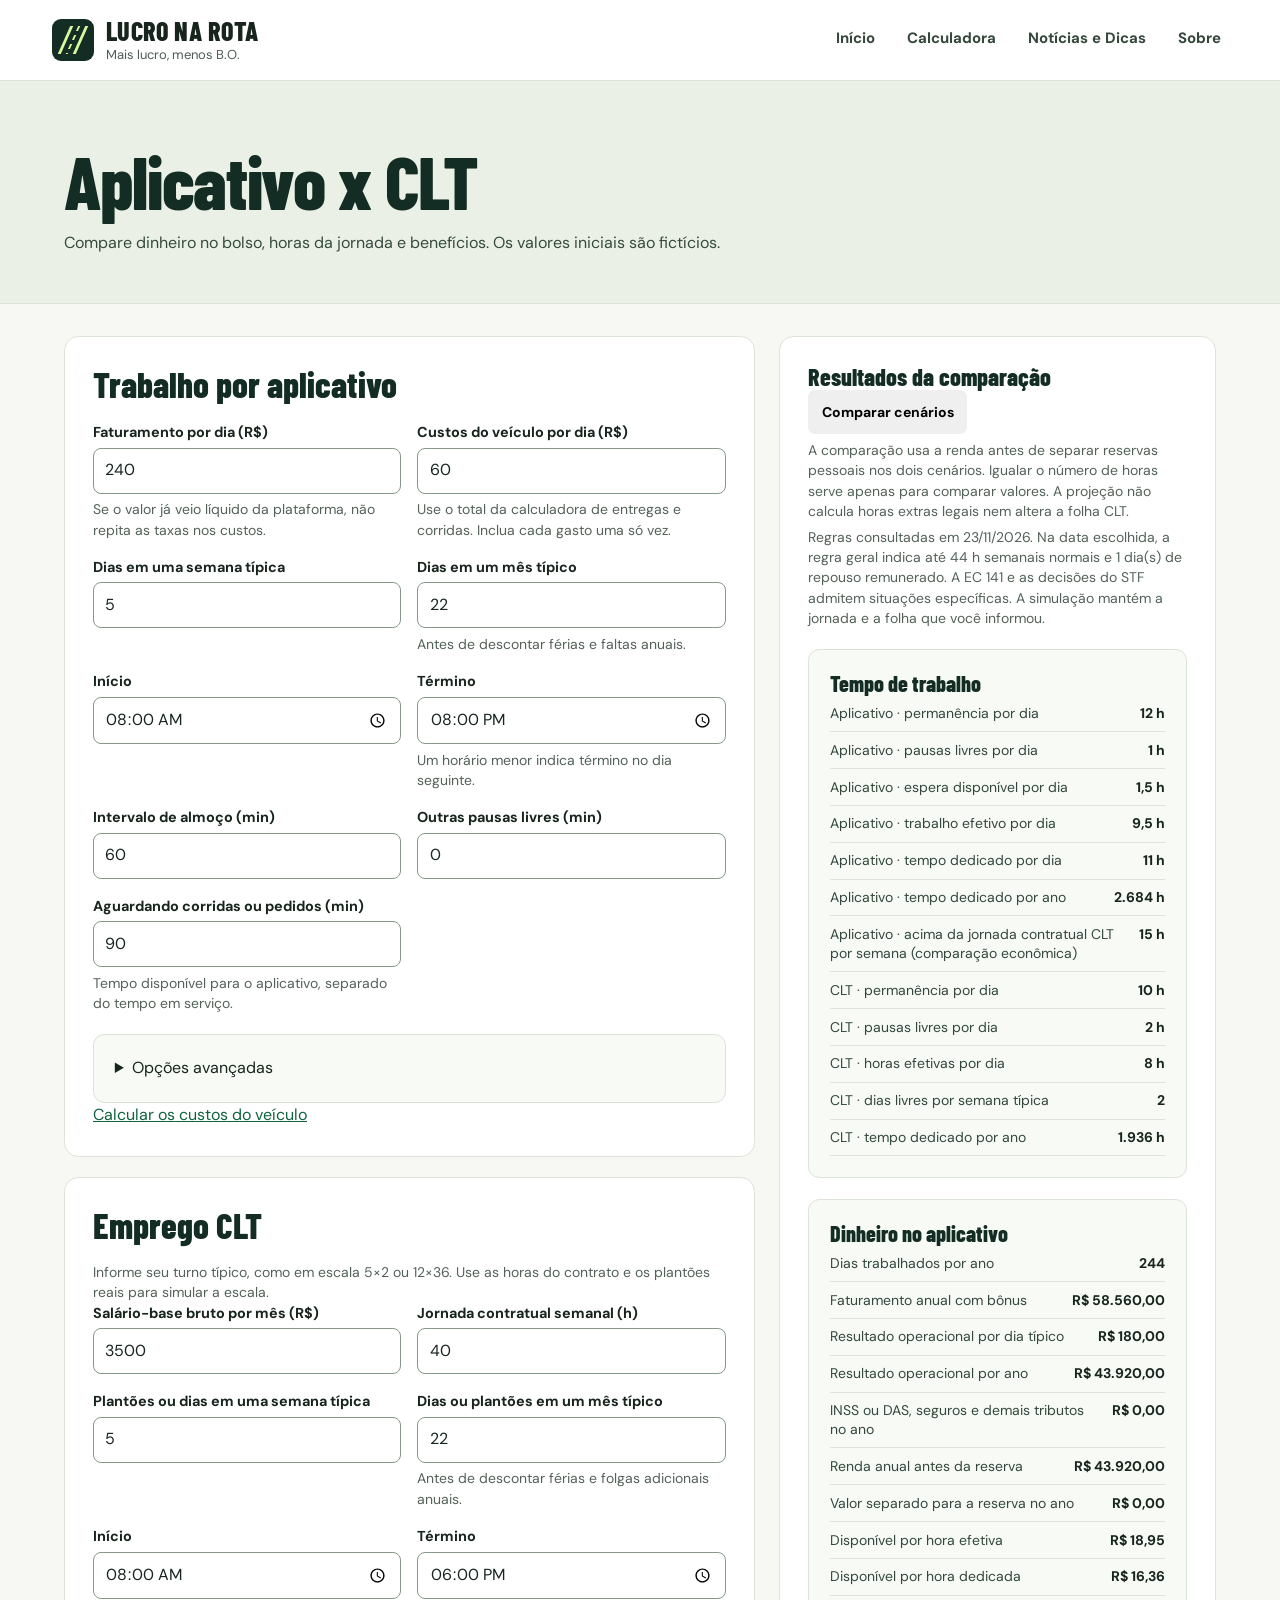
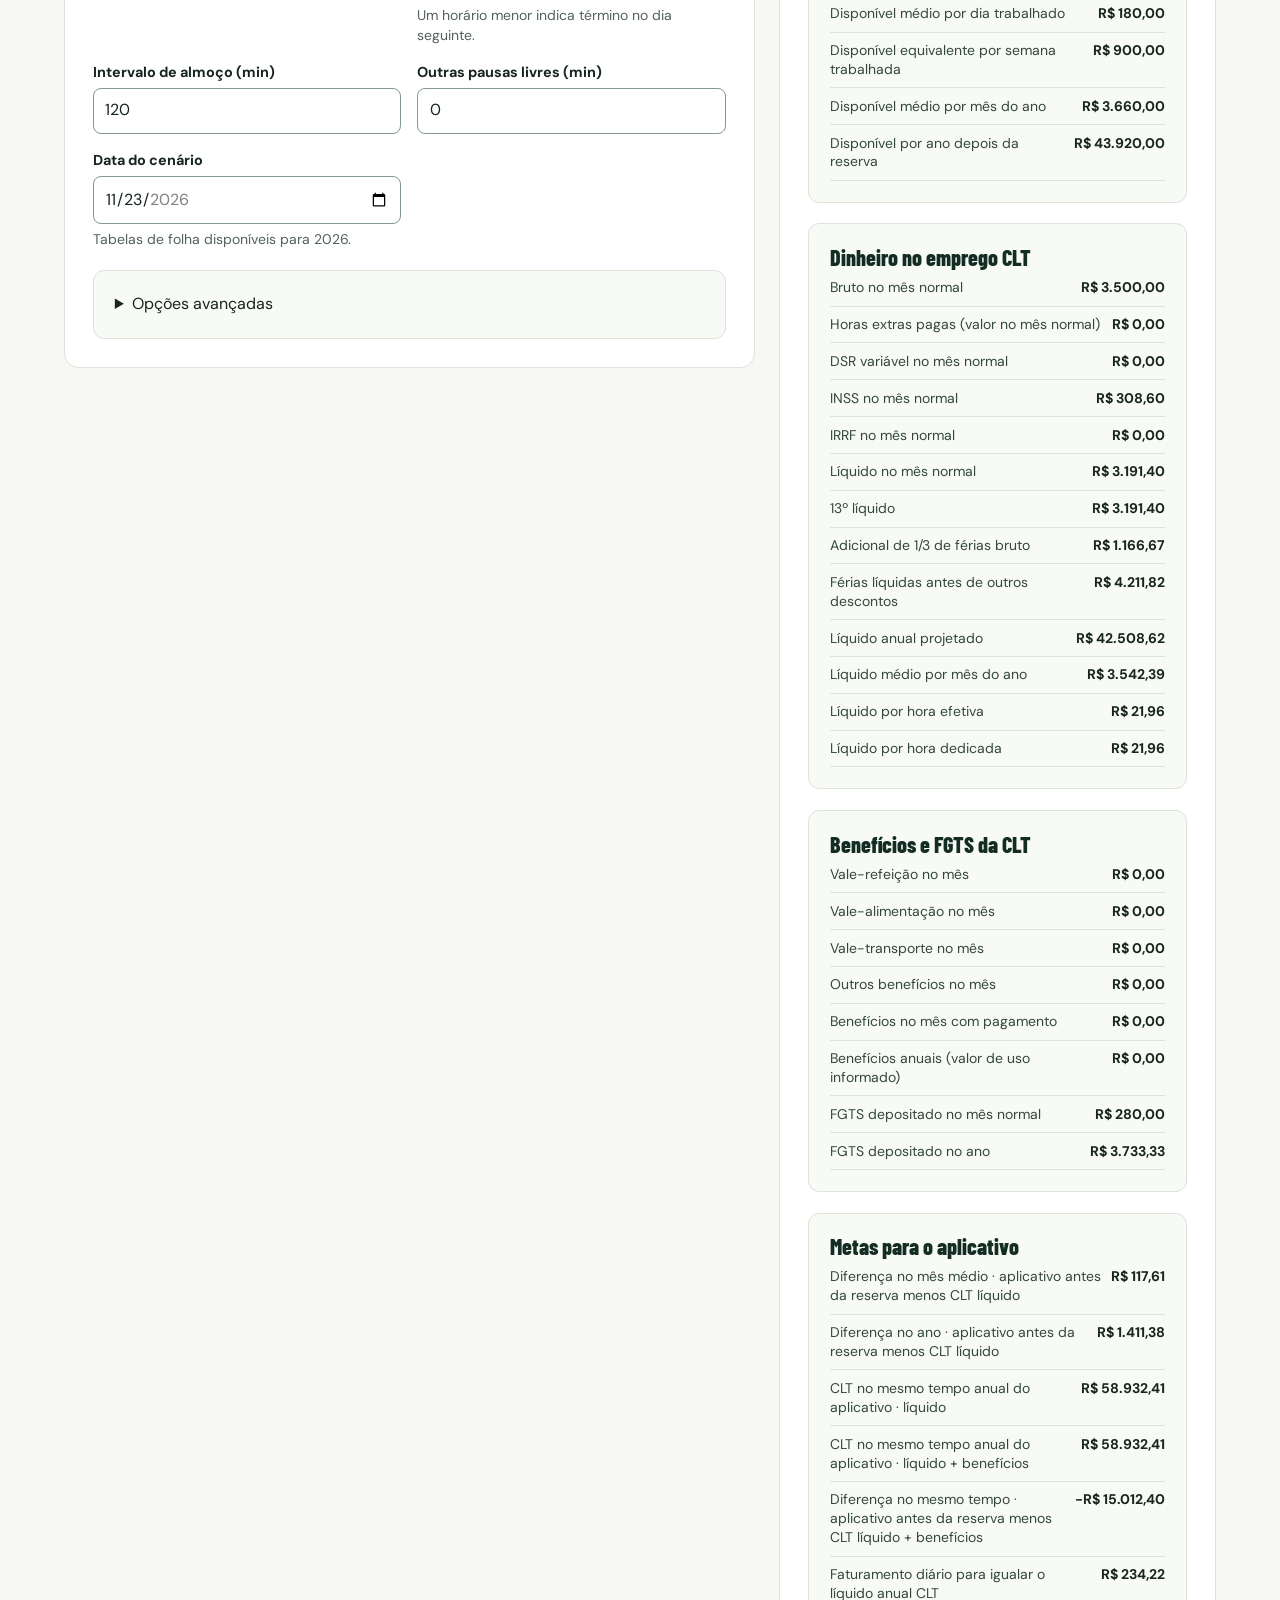
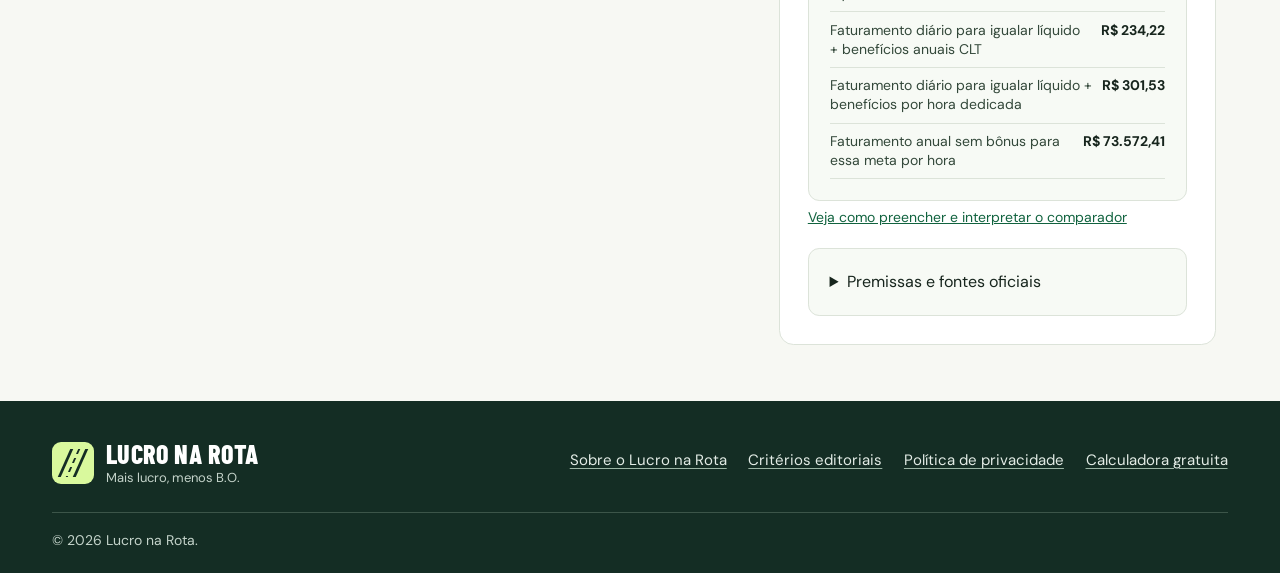
==== commit a92fb37e: "Organiza a estreia editorial do Lucro na Rota" ====
--- a/aplicativo-x-clt/index.html
+++ b/aplicativo-x-clt/index.html
@@ -114,7 +114,7 @@
         <p id="erro-comparador" class="calc-error" role="alert" hidden></p>
         <p class="calc-help">A comparação usa a renda antes de separar reservas pessoais nos dois cenários. Igualar o número de horas serve apenas para comparar valores. A projeção não calcula horas extras legais nem altera a folha CLT.</p>
         <div id="resultados" tabindex="-1"></div>
-        <p class="calc-help"><a href="../noticias/clt-ou-aplicativo.html">Entenda os direitos e riscos de cada caminho</a></p>
+        <p class="calc-help"><a href="../noticias/tutorial-aplicativo-x-clt.html">Veja como preencher e interpretar o comparador</a></p>
         <details class="calc-costs"><summary>Premissas e fontes oficiais</summary>
           <p>A estimativa de folha é para um empregado mensalista, com um vínculo, 30 dias de férias gozadas e ano completo. Os descontos simulam retenção na fonte. A declaração anual do IR pode gerar restituição ou imposto a pagar.</p>
           <p>Para comparar tempo, usamos as horas dedicadas de cada cenário no ano, com pausas livres descontadas. A projeção supõe ganhos por hora constantes. FGTS fica em conta vinculada, fora das metas de dinheiro disponível.</p>
